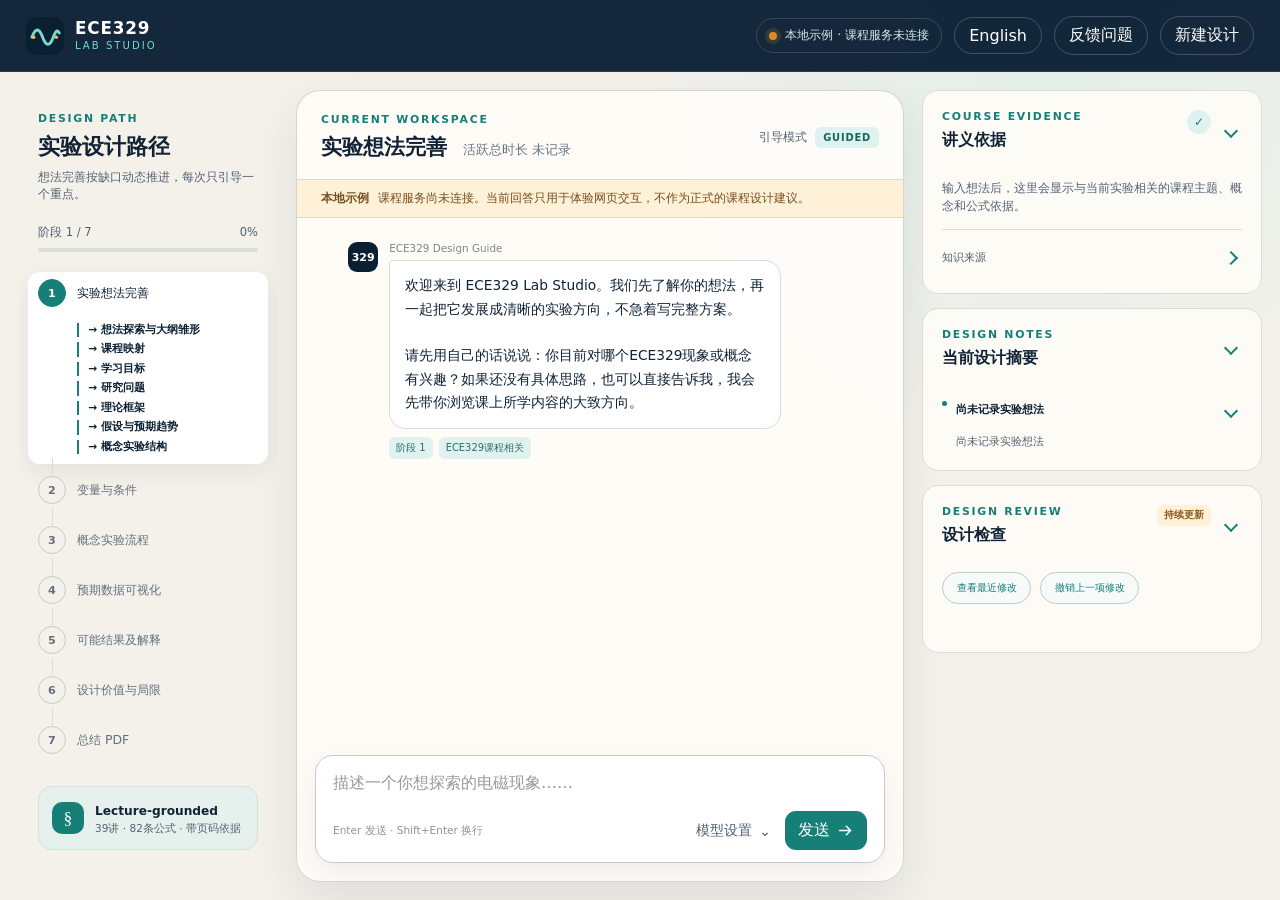
==== docs/index.html @ fdb89ebe "Fix PDF downloads and final review workflow" ====
<!doctype html>
<html lang="zh-CN">
  <head>
    <meta charset="utf-8">
    <meta name="viewport" content="width=device-width, initial-scale=1">
    <meta name="description" content="基于 ECE 329 lecture notes 的实验设计引导工作台。">
    <meta name="theme-color" content="#0b1f33">
    <meta name="referrer" content="no-referrer">
    <meta http-equiv="Content-Security-Policy" content="default-src 'self'; script-src 'self'; style-src 'self'; img-src 'self' data:; connect-src https: http://127.0.0.1:8080 http://localhost:8080; object-src 'none'; base-uri 'self'; form-action 'self'">
    <title>ECE329 Lab Studio</title>
    <link rel="icon" href="assets/icon.svg" type="image/svg+xml">
    <link rel="manifest" href="site.webmanifest">
    <link rel="stylesheet" href="assets/styles.css?v=20260920-pdf-languages">
    <link rel="stylesheet" href="assets/feedback.css?v=20260920-final-review">
  </head>
  <body>
    <a class="skip-link" href="#chatInput">跳到消息输入框</a>

    <header class="topbar">
      <a class="brand" href="./" aria-label="ECE329 Lab Studio 首页">
        <img src="assets/icon.svg" alt="" width="36" height="36">
        <span>
          <strong>ECE329</strong>
          <small>LAB STUDIO</small>
        </span>
      </a>

      <div class="topbar-actions">
        <div id="connectionBadge" class="connection-badge" role="status">
          <span class="status-dot" aria-hidden="true"></span>
          <span>检查连接中</span>
        </div>
        <button id="languageToggle" class="ghost-button language-toggle" type="button" aria-label="Switch to English" data-i18n-ignore>English</button>
        <button id="translationRetry" class="ghost-button" type="button" hidden>Retry translation</button>
        <button id="feedbackButton" class="ghost-button" type="button">反馈问题</button>
        <button id="resetButton" class="ghost-button" type="button">新建设计</button>
      </div>
    </header>

    <main class="app-shell">
      <aside class="stage-sidebar" aria-label="设计阶段">
        <div class="sidebar-heading">
          <p class="eyebrow">DESIGN PATH</p>
          <h1>实验设计路径</h1>
          <p>想法完善按缺口动态推进，每次只引导一个重点。</p>
        </div>

        <div class="progress-summary" aria-live="polite">
          <span id="stageCounter">阶段 1 / 7</span>
          <span id="progressPercent">0%</span>
        </div>
        <div class="progress-track" aria-hidden="true">
          <span id="progressBar"></span>
        </div>

        <ol id="stageList" class="stage-list"></ol>

        <div class="source-mini-card">
          <span class="source-icon" aria-hidden="true">§</span>
          <div>
            <strong>Lecture-grounded</strong>
            <p>39讲 · 82条公式 · 带页码依据</p>
          </div>
        </div>
      </aside>

      <section class="conversation-panel" aria-label="与实验设计助手对话">
        <div class="conversation-header">
          <div>
            <p class="eyebrow">CURRENT WORKSPACE</p>
            <div class="workspace-title-row"><h2 id="currentStageTitle">实验想法完善 · 想法探索与大纲雏形</h2><span id="designActiveTime" class="usage-time" data-i18n-ignore></span></div>
          </div>
          <div class="mode-selector" aria-label="工作流模式">
            <span id="modeLabel">引导模式</span>
            <span class="mode-code" id="modeCode">GUIDED</span>
          </div>
        </div>

        <div id="offlineNotice" class="offline-notice" hidden>
          <strong>本地示例</strong>
          <span>课程服务尚未连接。当前回答只用于体验网页交互，不作为正式的课程设计建议。</span>
        </div>

        <div id="messageList" class="message-list" aria-live="polite" aria-label="对话记录"></div>

        <div id="quickActions" class="quick-actions" aria-label="快捷操作"></div>

        <form id="chatForm" class="composer">
          <div id="modelPopover" class="model-popover" popover="auto" role="dialog" aria-labelledby="modelPopoverTitle">
          <div class="model-popover-heading"><strong id="modelPopoverTitle">模型设置</strong><button id="closeModelPopover" type="button" aria-label="关闭模型设置">×</button></div>
          <div class="strategy-control">
            <label for="modelStrategy">模型策略</label>
            <select id="modelStrategy" disabled>
              <option value="recommended">Recommended</option><option value="fast">Fast</option>
              <option value="quality">High Quality</option><option value="custom">Custom</option>
            </select>
            <div class="strategy-options">
              <label><input id="experienceEnabled" type="checkbox" checked> 使用已审阅经验</label>
              <label><input id="adaptiveRoutingEnabled" type="checkbox"> 失败时有限升级模型</label>
            </div>
            <div class="strategy-actions">
              <button id="saveModelStrategy" type="button" class="ghost-button">保存策略</button>
              <button id="exportTelemetry" type="button" class="ghost-button">导出评测记录</button>
            </div>
            <small id="strategyStatus" role="status">默认按阶段选择模型；本地校验始终启用。</small>
            <details id="stageRoutingDetails" hidden><summary>分阶段设置</summary>
              <label for="defaultModelProfile">默认能力</label><select id="defaultModelProfile"></select>
              <button id="clearModelOverride" type="button" class="ghost-button">使用能力路由</button>
              <div id="stageRoutingRows" class="stage-routing-rows"></div>
            </details>
          </div>
          <div class="model-control">
            <label for="modelSelect">回复模型</label>
            <select id="modelSelect" aria-describedby="modelHelp" disabled><option value="">正在加载模型…</option></select>
            <button id="refreshModels" class="model-refresh" type="button">刷新列表</button>
            <small id="modelHelp">切换后从下一条消息生效。</small>
            <label for="reasoningSelect">思考强度</label>
            <select id="reasoningSelect" disabled aria-describedby="modelBudgetHelp"><option value="">跟随模型策略</option></select>
            <small id="modelBudgetHelp" aria-live="polite"></small>
          </div>
          </div>
          <label class="sr-only" for="chatInput">输入你的实验设计想法</label>
          <textarea
            id="chatInput"
            rows="1"
            maxlength="2000"
            placeholder="描述一个你想探索的电磁现象……"
            required
          ></textarea>
          <div class="composer-footer">
            <span id="inputHint">Enter 发送 · Shift+Enter 换行</span>
            <button id="currentModelButton" class="current-model-button" type="button" popovertarget="modelPopover" aria-haspopup="dialog" aria-expanded="false"><span id="currentModelName">模型设置</span><span aria-hidden="true">⌄</span></button>
            <button id="sendButton" class="send-button" type="submit">
              <span>发送</span>
              <svg viewBox="0 0 20 20" aria-hidden="true">
                <path d="M3 10h13M11 5l5 5-5 5" fill="none" stroke="currentColor" stroke-width="1.8" stroke-linecap="round" stroke-linejoin="round"/>
              </svg>
            </button>
          </div>
        </form>
      </section>

      <aside class="insight-panel" aria-label="设计依据与可视化">
        <section class="insight-card source-card">
          <div class="card-heading">
            <div>
              <p class="eyebrow">COURSE EVIDENCE</p>
              <h2>讲义依据</h2>
            </div>
            <span class="verified-mark" title="来源已固定">✓</span>
          </div>
          <div id="evidenceContent" class="evidence-content">
            <p class="empty-copy">输入想法后，这里会显示匹配的讲次、概念和公式页码。</p>
          </div>
          <details class="source-details">
            <summary>知识来源</summary>
            <dl>
              <div><dt>资料</dt><dd>ECE 329 Lecture Notes</dd></div>
              <div><dt>作者</dt><dd>Erhan Kudeki</dd></div>
              <div><dt>范围</dt><dd>324页 / 39讲</dd></div>
            </dl>
          </details>
        </section>

        <section id="unityLayoutCard" class="insight-card unity-layout-card" hidden>
          <div class="card-heading">
            <div><p class="eyebrow">UNITY LAYOUT</p><h2>Unity 位置示意图</h2></div>
          </div>
          <p class="unity-disclaimer">方法示意，非实际仿真；位置与尺寸不按比例</p>
          <div data-unity-summary class="unity-summary" aria-label="已经明确的实验内容"></div>
          <div data-unity-drawing class="unity-drawing" aria-label="Unity 组件相对位置俯视图"></div>
          <div data-unity-questions class="unity-questions"></div>
        </section>

        <section class="insight-card design-notes-card">
          <div class="card-heading">
            <div>
              <p class="eyebrow">DESIGN NOTES</p>
              <h2>当前设计摘要</h2>
            </div>
          </div>
          <ul id="designNotes" class="design-notes">
            <li>尚未记录实验想法</li>
          </ul>
        </section>

        <section id="qualityReviewCard" class="insight-card quality-review-card" hidden>
          <div class="card-heading">
            <div>
              <p class="eyebrow">DESIGN REVIEW</p>
              <h2>设计检查</h2>
            </div>
            <span id="qualityReviewStatus" class="data-label">持续更新</span>
          </div>
          <div id="qualityCausalChain" class="quality-review-block"></div>
          <div id="qualityFeasibility" class="quality-review-block"></div>
          <ul id="qualityIssueList" class="quality-issue-list"></ul>
          <details id="qualityBoundaryCases" class="quality-traceability" hidden>
            <summary>边界情形</summary>
            <div id="qualityBoundaryCasesContent"></div>
          </details>
          <details id="qualityOptionComparison" class="quality-traceability" hidden>
            <summary>方案比较</summary>
            <div id="qualityOptionComparisonContent"></div>
          </details>
          <details id="qualityTraceability" class="quality-traceability" hidden>
            <summary>已写入设计的内容</summary>
            <div id="qualityTraceabilityContent"></div>
          </details>
          <div class="version-toolbar">
            <button id="viewVersionsButton" type="button">查看最近修改</button>
            <button id="undoVersionButton" type="button">撤销上一项修改</button>
          </div>
          <div id="versionResults" class="version-results"></div>
          <div class="report-language-buttons">
            <button id="downloadGuidedSummaryButton" class="report-download-button" type="button" hidden>下载总结（中文版 PDF）</button>
            <button id="downloadGuidedSummaryEnglishButton" class="report-download-button" type="button" hidden>下载总结（英文版 PDF）</button>
          </div>
        </section>

        <section id="taskReportCard" class="insight-card task-report-card" hidden>
          <div class="card-heading">
            <div>
              <p class="eyebrow">EMVR TASK REPORT</p>
              <h2>任务报告</h2>
            </div>
            <span id="taskReportStatus" class="data-label">整理中</span>
          </div>
          <p id="taskReportIdea" class="task-report-idea"></p>
          <div id="taskReportSections" class="task-report-sections"></div>
          <div class="report-language-buttons">
            <button id="downloadReportButton" class="report-download-button" type="button" hidden>下载学生版设计报告（中文版 PDF）</button>
            <button id="downloadReportEnglishButton" class="report-download-button" type="button" hidden>下载学生版设计报告（英文版 PDF）</button>
          </div>
          <div class="report-language-buttons">
            <button id="downloadBuilderInputButton" class="report-download-button" type="button" hidden>下载Builder Gate 1 输入报告（中文版 PDF）</button>
            <button id="downloadBuilderInputEnglishButton" class="report-download-button" type="button" hidden>下载Builder Gate 1 输入报告（英文版 PDF）</button>
          </div>
        </section>
      </aside>
    </main>

    <dialog id="summaryFeedbackGate" class="feedback-dialog" aria-labelledby="summaryFeedbackTitle">
      <h2 id="summaryFeedbackTitle">下载前，请反馈本次设计体验</h2>
      <p>提交 Final review 是打开和下载总结 PDF 的前提。请评价本次设计工作流；如涉及某段对话的问题，请上传问题对话及前后文截图。反馈成功保存后即可下载，无需等待经验分析完成。</p>
      <div class="experience-actions"><button id="summaryFeedbackGo" class="ghost-button" type="button">前往反馈问题</button><button id="summaryFeedbackCancel" class="ghost-button" type="button">取消</button></div>
    </dialog>
    <dialog id="feedbackDialog" class="feedback-dialog" aria-labelledby="feedbackTitle">
      <div class="feedback-heading"><h2 id="feedbackTitle">反馈问题</h2><button id="feedbackClose" type="button" class="ghost-button">关闭</button></div>
      <p>提交后会保存反馈和当前设计的相关记录，由后台助手分析。可复用的经验经维护者审阅后，用于改进后续对话。提交反馈不会推进设计阶段。</p>
      <form id="feedbackForm" class="feedback-form">
        <label for="feedbackCategory">问题类型</label>
        <select id="feedbackCategory">
          <option value="answered_pending">重复询问已回答的问题</option>
          <option value="cross_stage_edit">跨阶段修改没有生效</option>
          <option value="meta_question">没有回应流程或状态问题</option>
          <option value="missed_requests">漏答或漏做了请求</option>
          <option value="artifact_mismatch">对话、设计或 PDF 不一致</option>
          <option value="final_review">Final review（整体体验反馈）</option>
          <option value="other" selected>其他问题</option>
        </select>
        <label for="feedbackMessage">发生了什么？你期待怎样的结果？</label>
        <label for="feedbackScope">建议适用范围（均须审阅后启用）</label>
        <select id="feedbackScope"><option value="session">本次设计</option><option value="project">本课程项目</option><option value="global" selected>通用经验候选</option></select>
        <p id="feedbackTarget"></p>
        <textarea id="feedbackMessage" rows="5" maxlength="4000" required placeholder="例如：间距已经确认过了，但助手又重复询问。"></textarea>
        <section id="feedbackImages" hidden>
          <label><input id="feedbackHasProblem" type="checkbox">反馈涉及具体对话问题（请上传问题及前后文截图）</label>
          <p>支持 JPG、PNG、WebP、GIF、BMP 等图片。每类一张，系统会压缩后提交；图片将随反馈保存供审阅。</p>
          <label for="feedbackImageProblem">问题对话截图</label><input id="feedbackImageProblem" type="file" accept="image/jpeg,image/png,image/webp,image/gif,image/bmp,image/tiff">
          <label for="feedbackImageBefore">前文截图</label><input id="feedbackImageBefore" type="file" accept="image/jpeg,image/png,image/webp,image/gif,image/bmp,image/tiff">
          <label for="feedbackImageAfter">后文截图</label><input id="feedbackImageAfter" type="file" accept="image/jpeg,image/png,image/webp,image/gif,image/bmp,image/tiff">
          <div id="feedbackImagePreviews"></div><p id="feedbackImageStatus" role="status"></p>
        </section>
        <button id="feedbackSubmit" class="send-button" type="submit">提交反馈</button>
      </form>
      <p id="feedbackStatus" role="status" aria-live="polite"></p>
      <div class="feedback-heading"><h3>本设计的反馈记录</h3><div class="feedback-history-actions"><button id="feedbackRefresh" type="button" class="ghost-button">刷新状态</button><button id="feedbackSwitch" type="button" class="ghost-button" aria-expanded="false" aria-controls="feedbackSwitchPanel">更换分析 API</button></div></div>
      <section id="feedbackSwitchPanel" class="feedback-switch-panel" hidden>
        <p>选择一条分析失败的反馈，使用所选 API 重试。仅重试这条记录，不更改对话模型，仍计入十次总额度。</p>
        <label for="feedbackRetryTicket">需要重试的反馈</label>
        <select id="feedbackRetryTicket"></select>
        <label for="feedbackRetryModel">分析 API 与模型</label>
        <select id="feedbackRetryModel"></select>
        <p id="feedbackSwitchHint" role="status"></p>
        <button id="feedbackSwitchRun" type="button" class="ghost-button" disabled>使用所选 API 重试</button>
      </section>
      <ul id="feedbackHistory" class="feedback-history"></ul>
      <a href="feedback-review.html" target="_blank" rel="noopener">维护者审阅入口</a>
    </dialog>
    <div id="toast" class="toast" role="status" aria-live="polite" hidden></div>

    <noscript>
      <div class="noscript-message">这个网页需要启用 JavaScript 才能运行对话和可视化。</div>
    </noscript>

    <script src="assets/config.js?v=20260824-unified-semantics"></script>
    <script src="assets/i18n-catalog.js?v=20260920-pdf-languages"></script>
    <script src="assets/i18n.js?v=20260919-experience-states"></script>
    <script src="assets/usage-ui.js?v=20260919-usage-detail"></script>
    <script src="assets/unity-layout.js?v=20260919-layout-review"></script>
    <script src="assets/insight-folds.js?v=20260919-fold-review"></script>
    <script src="assets/app.js?v=20260920-review-fixes"></script>
    <script src="assets/model-strategy.js?v=20260912-effort-budget"></script>
    <script src="assets/model-popover.js?v=20260912-effort-budget"></script>
    <script src="assets/feedback-client.js?v=20260920-final-review"></script>
    <script src="assets/feedback-images.js?v=20260920-final-review"></script>
    <script src="assets/feedback-ui.js?v=20260920-review-fixes"></script>
  </body>
</html>
---- docs/assets/styles.css ----
:root {
  color-scheme: light;
  --ink: #102235;
  --ink-soft: #536271;
  --navy: #0b1f33;
  --navy-raised: #132c44;
  --paper: #f4f1eb;
  --panel: #fffdf9;
  --line: #d9ddd9;
  --line-strong: #c4cbc9;
  --teal: #157f78;
  --teal-soft: #dff2ef;
  --aqua: #74d9d0;
  --amber: #d98b2b;
  --amber-soft: #fff0d8;
  --danger: #a04444;
  --shadow: 0 18px 48px rgb(11 31 51 / 9%);
  --radius-lg: 24px;
  --radius-md: 16px;
  --radius-sm: 10px;
  font-family: Inter, ui-sans-serif, system-ui, -apple-system, BlinkMacSystemFont, "Segoe UI", "Microsoft YaHei", sans-serif;
}

* {
  box-sizing: border-box;
}

html {
  min-width: 320px;
  overflow-x: hidden;
  background: var(--paper);
}

body {
  min-height: 100vh;
  margin: 0;
  overflow-x: hidden;
  color: var(--ink);
  background:
    radial-gradient(circle at 82% 8%, rgb(116 217 208 / 14%), transparent 25rem),
    var(--paper);
}

button,
textarea,
input {
  font: inherit;
}

button {
  color: inherit;
}

button:focus-visible,
textarea:focus-visible,
input:focus-visible,
summary:focus-visible,
a:focus-visible {
  outline: 3px solid rgb(21 127 120 / 30%);
  outline-offset: 3px;
}

.skip-link {
  position: fixed;
  z-index: 100;
  top: 8px;
  left: 8px;
  padding: 10px 14px;
  border-radius: 8px;
  color: white;
  background: var(--navy);
  transform: translateY(-150%);
}

.skip-link:focus {
  transform: translateY(0);
}

.sr-only {
  position: absolute;
  width: 1px;
  height: 1px;
  padding: 0;
  margin: -1px;
  overflow: hidden;
  clip: rect(0, 0, 0, 0);
  white-space: nowrap;
  border: 0;
}

.topbar {
  position: sticky;
  z-index: 20;
  top: 0;
  display: flex;
  min-height: 72px;
  align-items: center;
  justify-content: space-between;
  padding: 0 26px;
  color: white;
  background: rgb(11 31 51 / 96%);
  border-bottom: 1px solid rgb(255 255 255 / 10%);
  backdrop-filter: blur(14px);
}

.brand {
  display: inline-flex;
  align-items: center;
  gap: 11px;
  color: inherit;
  text-decoration: none;
}

.brand img {
  width: 38px;
  height: 38px;
}

.brand span {
  display: grid;
  line-height: 1;
}

.brand strong {
  font-size: 1.05rem;
  letter-spacing: 0.05em;
}

.brand small {
  margin-top: 4px;
  color: var(--aqua);
  font-size: 0.63rem;
  letter-spacing: 0.2em;
}

.topbar-actions {
  display: flex;
  align-items: center;
  gap: 12px;
}

.connection-badge {
  display: inline-flex;
  align-items: center;
  gap: 8px;
  padding: 8px 12px;
  border: 1px solid rgb(255 255 255 / 15%);
  border-radius: 999px;
  color: #dce7eb;
  font-size: 0.78rem;
}

.status-dot {
  width: 8px;
  height: 8px;
  border-radius: 50%;
  background: #a8b1b8;
  box-shadow: 0 0 0 4px rgb(168 177 184 / 12%);
}

.connection-badge.demo .status-dot {
  background: var(--amber);
  box-shadow: 0 0 0 4px rgb(217 139 43 / 18%);
}

.connection-badge.online .status-dot {
  background: #64d69f;
  box-shadow: 0 0 0 4px rgb(100 214 159 / 16%);
}

.connection-badge.error .status-dot {
  background: #e87b7b;
  box-shadow: 0 0 0 4px rgb(232 123 123 / 16%);
}

.ghost-button {
  padding: 8px 14px;
  border: 1px solid rgb(255 255 255 / 20%);
  border-radius: 999px;
  color: white;
  background: transparent;
  cursor: pointer;
}

.ghost-button:hover {
  background: rgb(255 255 255 / 8%);
}

.model-control { display: grid; grid-template-columns: auto minmax(0, 1fr) auto; align-items: center; gap: 10px 12px; padding: 14px var(--composer-inset) 0; margin-bottom: 2px; font-size: 14px; }
.model-control > label { font-weight: 600; white-space: nowrap; }
.model-control select { width: 100%; min-width: 0; max-width: none; min-height: 40px; padding: 8px 10px; border: 1px solid var(--line-strong); border-radius: 10px; color: var(--ink); background: white; font: inherit; }
.model-control small { grid-column: 1 / -1; color: var(--ink-soft); font-size: 13px; line-height: 1.5; }
.model-refresh { min-height: 40px; padding: 8px 12px; border: 1px solid var(--line-strong); border-radius: 10px; background: #f7faf9; color: var(--ink-soft); cursor: pointer; font-size: 13px; white-space: nowrap; }
.model-control select:focus-visible { outline: 3px solid rgb(21 127 120 / 30%); outline-offset: 2px; }

.app-shell {
  display: grid;
  min-height: calc(100vh - 72px);
  grid-template-columns: 260px minmax(420px, 1fr) 340px;
  gap: 18px;
  padding: 18px;
}

.stage-sidebar,
.conversation-panel,
.insight-panel {
  min-width: 0;
}

.stage-sidebar {
  position: sticky;
  top: 90px;
  align-self: start;
  max-height: calc(100vh - 108px);
  padding: 22px 10px 12px;
  overflow: auto;
}

.sidebar-heading {
  padding: 0 10px;
}

.eyebrow {
  margin: 0 0 7px;
  color: var(--teal);
  font-size: 0.68rem;
  font-weight: 750;
  letter-spacing: 0.16em;
}

.sidebar-heading h1,
.card-heading h2,
.conversation-header h2 {
  margin: 0;
  font-family: Georgia, "Noto Serif SC", serif;
  font-weight: 600;
}

.sidebar-heading h1 {
  font-size: 1.35rem;
}

.sidebar-heading > p:last-child {
  margin: 8px 0 0;
  color: var(--ink-soft);
  font-size: 0.78rem;
}

.progress-summary {
  display: flex;
  justify-content: space-between;
  margin: 22px 10px 8px;
  color: var(--ink-soft);
  font-size: 0.72rem;
}

.progress-track {
  height: 4px;
  margin: 0 10px 20px;
  overflow: hidden;
  border-radius: 999px;
  background: #d9dedb;
}

.progress-track span {
  display: block;
  width: 0;
  height: 100%;
  border-radius: inherit;
  background: var(--teal);
  transition: width 300ms ease;
}

.stage-list {
  display: grid;
  gap: 2px;
  padding: 0;
  margin: 0;
  list-style: none;
}

.stage-item {
  position: relative;
  display: grid;
  grid-template-columns: 30px 1fr;
  gap: 9px;
  align-items: center;
  min-height: 48px;
  padding: 7px 10px;
  border-radius: 12px;
  color: #64717c;
}

.stage-item::before {
  position: absolute;
  top: -8px;
  bottom: calc(50% + 15px);
  left: 24px;
  width: 1px;
  content: "";
  background: var(--line);
}

.stage-item:first-child::before {
  display: none;
}

.stage-number {
  position: relative;
  z-index: 1;
  display: grid;
  width: 28px;
  height: 28px;
  place-items: center;
  border: 1px solid var(--line-strong);
  border-radius: 50%;
  background: var(--paper);
  font-size: 0.7rem;
  font-weight: 700;
}

.stage-label {
  font-size: 0.78rem;
  line-height: 1.35;
}

.stage-substeps {
  display: grid;
  grid-column: 2;
  gap: 5px;
  padding: 7px 0 3px;
  margin: 0;
  list-style: none;
}

.stage-substep {
  padding-left: 9px;
  border-left: 2px solid var(--line);
  color: #7b8790;
  font-size: 0.67rem;
  line-height: 1.35;
}

.stage-substep.complete {
  color: var(--teal);
}

.stage-substep.missing {
  color: #8a6a38;
}

.stage-substep.current {
  color: var(--navy);
  border-left-color: var(--teal);
  font-weight: 700;
}

.stage-item.current {
  color: var(--navy);
  background: white;
  box-shadow: 0 8px 25px rgb(11 31 51 / 7%);
}

.stage-item.current .stage-number {
  color: white;
  border-color: var(--teal);
  background: var(--teal);
}

.stage-item.complete .stage-number {
  color: var(--teal);
  border-color: var(--teal);
  background: var(--teal-soft);
}

.source-mini-card {
  display: flex;
  align-items: center;
  gap: 11px;
  padding: 13px;
  margin: 22px 10px 4px;
  border: 1px solid #cfe2df;
  border-radius: 14px;
  background: rgb(223 242 239 / 62%);
}

.source-icon {
  display: grid;
  width: 32px;
  height: 32px;
  flex: 0 0 auto;
  place-items: center;
  border-radius: 10px;
  color: white;
  background: var(--teal);
  font-family: Georgia, serif;
  font-size: 1.1rem;
}

.source-mini-card strong {
  font-size: 0.76rem;
}

.source-mini-card p {
  margin: 3px 0 0;
  color: var(--ink-soft);
  font-size: 0.66rem;
}

.conversation-panel {
  display: grid;
  min-height: calc(100vh - 108px);
  max-height: calc(100vh - 108px);
  grid-template-rows: auto auto 1fr auto auto;
  overflow: hidden;
  border: 1px solid rgb(203 209 207 / 85%);
  border-radius: var(--radius-lg);
  background: rgb(255 253 249 / 93%);
  box-shadow: var(--shadow);
}

.conversation-header,
.offline-notice,
.message-list,
.quick-actions,
.composer {
  min-width: 0;
}

.conversation-header {
  grid-row: 1;
  display: flex;
  align-items: center;
  justify-content: space-between;
  gap: 16px;
  padding: 22px 24px 18px;
  border-bottom: 1px solid var(--line);
}

.conversation-header h2 {
  font-size: 1.3rem;
}

.mode-selector {
  display: flex;
  align-items: center;
  gap: 8px;
  color: var(--ink-soft);
  font-size: 0.72rem;
}

.mode-code {
  padding: 5px 8px;
  border-radius: 6px;
  color: #126861;
  background: var(--teal-soft);
  font-size: 0.62rem;
  font-weight: 800;
  letter-spacing: 0.08em;
}

.offline-notice {
  grid-row: 2;
  display: flex;
  gap: 9px;
  padding: 10px 24px;
  color: #754f1f;
  background: var(--amber-soft);
  border-bottom: 1px solid #f1d5a8;
  font-size: 0.72rem;
  line-height: 1.5;
}

.offline-notice[hidden] {
  display: none;
}

.offline-notice strong {
  flex: 0 0 auto;
}

.message-list {
  grid-row: 3;
  min-height: 0;
  padding: 24px clamp(18px, 4vw, 54px);
  overflow-y: auto;
  overscroll-behavior: contain;
}

.message {
  display: flex;
  align-items: flex-start;
  gap: 11px;
  max-width: 86%;
  margin-bottom: 22px;
  animation: message-in 220ms ease both;
}

@keyframes message-in {
  from { opacity: 0; transform: translateY(7px); }
  to { opacity: 1; transform: translateY(0); }
}

.message.user {
  margin-left: auto;
  flex-direction: row-reverse;
}

.avatar {
  display: grid;
  width: 30px;
  height: 30px;
  flex: 0 0 auto;
  place-items: center;
  border-radius: 9px;
  color: white;
  background: var(--navy);
  font-size: 0.69rem;
  font-weight: 800;
}

.message.user .avatar {
  color: var(--navy);
  background: #e3e7e7;
}

.message-content {
  min-width: 0;
}

.message-meta {
  margin: 0 0 6px;
  color: #7b878f;
  font-size: 0.65rem;
}

.message.user .message-meta {
  text-align: right;
}

.message-bubble {
  padding: 13px 15px;
  border: 1px solid var(--line);
  border-radius: 4px 16px 16px;
  background: white;
  font-size: 0.86rem;
  line-height: 1.7;
  white-space: pre-wrap;
}

.message.user .message-bubble {
  color: white;
  border-color: var(--navy-raised);
  border-radius: 16px 4px 16px 16px;
  background: var(--navy-raised);
}

.message-tags {
  display: flex;
  flex-wrap: wrap;
  gap: 6px;
  margin-top: 8px;
}

.message-tag {
  padding: 4px 7px;
  border-radius: 6px;
  color: #2e6d68;
  background: var(--teal-soft);
  font-size: 0.62rem;
}

.typing-bubble {
  display: inline-flex;
  gap: 5px;
  align-items: center;
  min-height: 46px;
}

.typing-bubble span {
  width: 6px;
  height: 6px;
  border-radius: 50%;
  background: #849097;
  animation: typing 1s infinite ease-in-out;
}

.typing-bubble span:nth-child(2) { animation-delay: 120ms; }
.typing-bubble span:nth-child(3) { animation-delay: 240ms; }

@keyframes typing {
  0%, 60%, 100% { transform: translateY(0); opacity: 0.45; }
  30% { transform: translateY(-4px); opacity: 1; }
}

.quick-actions {
  grid-row: 4;
  display: flex;
  gap: 8px;
  padding: 0 24px 12px;
  overflow-x: auto;
}

.quick-action {
  flex: 0 0 auto;
  padding: 8px 11px;
  border: 1px solid #bdd5d2;
  border-radius: 999px;
  color: #176b65;
  background: #f6fffd;
  font-size: 0.71rem;
  cursor: pointer;
}

.quick-action:hover {
  border-color: var(--teal);
  background: var(--teal-soft);
}

.composer {
  grid-row: 5;
  --composer-inset: 17px;
  margin: 0 18px 18px;
  overflow: hidden;
  border: 1px solid var(--line-strong);
  border-radius: 18px;
  background: white;
  box-shadow: 0 10px 30px rgb(11 31 51 / 7%);
  transition: border-color 160ms ease, box-shadow 160ms ease;
}

.composer:focus-within {
  border-color: var(--teal);
  box-shadow: 0 0 0 3px rgb(21 127 120 / 10%), 0 12px 32px rgb(11 31 51 / 8%);
}

.composer textarea {
  display: block;
  width: 100%;
  max-height: 150px;
  padding: 15px var(--composer-inset) 8px;
  resize: none;
  border: 0;
  outline: 0;
  color: var(--ink);
  background: transparent;
  line-height: 1.55;
}

.composer textarea::placeholder {
  color: #929b9f;
}

.composer-footer {
  display: flex;
  align-items: center;
  justify-content: space-between;
  gap: 12px;
  padding: 7px var(--composer-inset) 12px;
}

.composer-footer > span {
  color: #8a9499;
  font-size: 0.66rem;
}

.send-button {
  display: inline-flex;
  align-items: center;
  gap: 7px;
  padding: 9px 13px;
  border: 0;
  border-radius: 11px;
  color: white;
  background: var(--teal);
  cursor: pointer;
}

.send-button:hover {
  background: #116d67;
}

.send-button:disabled {
  cursor: wait;
  opacity: 0.6;
}

.send-button svg {
  width: 17px;
  height: 17px;
}

.insight-panel {
  display: grid;
  align-content: start;
  gap: 14px;
  max-height: calc(100vh - 108px);
  overflow-y: auto;
}

.insight-card {
  padding: 19px;
  border: 1px solid var(--line);
  border-radius: var(--radius-md);
  background: rgb(255 253 249 / 88%);
}

/* Native disclosures preserve keyboard and screen-reader expanded state. */
.insight-fold > summary,
.insight-field-toggle {
  display: flex;
  align-items: center;
  justify-content: space-between;
  gap: 12px;
  min-height: 32px;
  list-style: none;
  cursor: pointer;
  overflow-wrap: anywhere;
}
.insight-fold > summary::-webkit-details-marker { display: none; }
.insight-fold > summary::after,
.insight-field-toggle::after {
  content: '';
  width: 8px;
  height: 8px;
  flex: 0 0 8px;
  margin: 0 6px 0 3px;
  border-right: 2px solid var(--teal);
  border-bottom: 2px solid var(--teal);
  transform: rotate(-45deg);
}
.insight-fold[open] > summary::after,
.insight-field-toggle[aria-expanded="true"]::after { transform: rotate(45deg); }
.insight-fold > summary:focus-visible,
.insight-field-toggle:focus-visible { outline: 2px solid var(--teal); outline-offset: 4px; border-radius: 4px; }
.insight-card-fold > summary > .card-heading { flex: 1; min-width: 0; }
.insight-card-fold > .insight-fold-body { padding-top: 12px; }
.insight-section-fold > summary { color: var(--navy); font-size: .88rem; font-weight: 650; }
.insight-section-fold > summary > * { margin: 0; min-width: 0; }
.insight-section-fold > summary h3 { margin: 0; }
.insight-section-fold > .insight-fold-body { padding-top: 7px; }
.unity-summary > .insight-section-fold { margin-top: 12px; }
.unity-drawing > .insight-section-fold > summary h3 { font-size: .9rem; }
.quality-review-card > .insight-card-fold > .insight-fold-body { display: grid; gap: .9rem; }
.design-notes .insight-section-fold > summary,
.quality-issue-list .insight-section-fold > summary { font-size: inherit; }
.insight-fold-body { min-width: 0; overflow-wrap: anywhere; }
.insight-field-toggle { padding: 0; border: 0; width: 100%; background: none; color: inherit; font: inherit; text-align: left; }

.card-heading {
  display: flex;
  align-items: flex-start;
  justify-content: space-between;
  gap: 12px;
}

.card-heading h2 {
  font-size: 1rem;
}

.verified-mark {
  display: grid;
  width: 24px;
  height: 24px;
  place-items: center;
  border-radius: 50%;
  color: var(--teal);
  background: var(--teal-soft);
  font-size: 0.75rem;
  font-weight: 800;
}

.evidence-content {
  margin-top: 16px;
}

.empty-copy,
.chart-description {
  margin: 0;
  color: var(--ink-soft);
  font-size: 0.72rem;
  line-height: 1.6;
}

.evidence-item {
  padding: 11px 0;
  border-bottom: 1px solid var(--line);
}

.evidence-item:last-child {
  border-bottom: 0;
}

.evidence-kicker {
  display: flex;
  align-items: center;
  justify-content: space-between;
  gap: 8px;
  color: var(--teal);
  font-size: 0.63rem;
  font-weight: 750;
  letter-spacing: 0.06em;
}

.evidence-item strong {
  display: block;
  margin-top: 5px;
  font-size: 0.78rem;
  line-height: 1.45;
}

.evidence-item p {
  margin: 5px 0 0;
  color: var(--ink-soft);
  font-size: 0.69rem;
  line-height: 1.55;
}

.source-details {
  margin-top: 13px;
  padding-top: 12px;
  border-top: 1px solid var(--line);
}

.source-details summary {
  color: var(--ink-soft);
  font-size: 0.7rem;
  cursor: pointer;
}

.source-details dl {
  margin: 11px 0 0;
}

.source-details dl > div {
  display: flex;
  justify-content: space-between;
  gap: 12px;
  margin-top: 6px;
  font-size: 0.67rem;
}

.source-details dt {
  color: #7d888e;
}

.source-details dd {
  margin: 0;
  text-align: right;
}

.data-label {
  padding: 4px 7px;
  border-radius: 6px;
  color: #8a5a20;
  background: var(--amber-soft);
  font-size: 0.6rem;
  font-weight: 700;
}

.chart-wrap {
  position: relative;
  height: 185px;
  margin: 15px -4px 2px;
}

.chart-wrap canvas {
  display: block;
  width: 100%;
  height: 100%;
}

.chart-legend {
  position: absolute;
  top: 6px;
  right: 5px;
  display: flex;
  align-items: center;
  gap: 5px;
  color: var(--ink-soft);
  font-size: 0.6rem;
}

.chart-legend span {
  width: 13px;
  height: 2px;
  background: var(--teal);
}

.chart-legend span:last-child {
  width: auto;
  height: auto;
  background: transparent;
}

.slider-control {
  display: grid;
  gap: 8px;
  margin-top: 9px;
}

.slider-control > span {
  display: flex;
  justify-content: space-between;
  color: var(--ink-soft);
  font-size: 0.68rem;
}

.slider-control output {
  color: var(--teal);
  font-variant-numeric: tabular-nums;
  font-weight: 750;
}

.slider-control input {
  width: 100%;
  accent-color: var(--teal);
}

.slider-control input:disabled {
  cursor: not-allowed;
  opacity: 0.45;
}

.chart-description {
  margin-top: 10px;
}

.design-notes {
  display: grid;
  gap: 8px;
  padding: 0;
  margin: 14px 0 0;
  list-style: none;
}

.design-notes li {
  position: relative;
  padding-left: 14px;
  color: var(--ink-soft);
  font-size: 0.7rem;
  line-height: 1.5;
}

.design-notes li::before {
  position: absolute;
  top: 0.58em;
  left: 0;
  width: 5px;
  height: 5px;
  border-radius: 50%;
  content: "";
  background: var(--teal);
}

.task-report-idea {
  margin: 14px 0 10px;
  color: var(--ink-soft);
  font-size: 0.7rem;
  line-height: 1.55;
}

.task-report-sections {
  display: grid;
  gap: 7px;
}

.task-report-section {
  border: 1px solid var(--line);
  border-radius: 10px;
  background: rgb(239 248 246 / 55%);
}

.task-report-section summary {
  padding: 9px 10px;
  color: var(--navy);
  font-size: 0.69rem;
  font-weight: 750;
  cursor: pointer;
}

.task-report-section dl {
  display: grid;
  gap: 7px;
  padding: 0 10px 10px;
  margin: 0;
}

.task-report-section dl > div {
  display: grid;
  gap: 2px;
}

.task-report-section dt {
  color: var(--teal);
  font-size: 0.61rem;
  font-weight: 750;
}

.task-report-section dd {
  margin: 0;
  color: var(--ink-soft);
  font-size: 0.66rem;
  line-height: 1.5;
  white-space: pre-line;
}

.report-download-button {
  width: 100%;
  margin-top: 12px;
  padding: 10px 12px;
  border: 0;
  border-radius: 10px;
  color: white;
  background: var(--teal);
  font: inherit;
  font-size: 0.7rem;
  font-weight: 750;
  cursor: pointer;
}

.report-download-button:disabled {
  cursor: wait;
  opacity: 0.62;
}

.quality-review-card {
  display: grid;
  gap: 0.9rem;
}

.quality-review-block {
  border-left: 3px solid var(--teal);
  padding-left: 0.8rem;
  color: var(--ink-soft);
  font-size: 0.68rem;
  line-height: 1.6;
}

.quality-review-block:empty {
  display: none;
}

.quality-review-block strong {
  display: block;
  color: var(--navy);
  margin-bottom: 0.2rem;
}

.quality-issue-list {
  display: grid;
  gap: 0.65rem;
  margin: 0;
  padding: 0;
  list-style: none;
}

.quality-issue-list li {
  border-radius: 12px;
  background: #f4f8f7;
  padding: 0.75rem 0.85rem;
  color: var(--ink-soft);
  font-size: 0.66rem;
  line-height: 1.55;
}

.quality-issue-list li.major {
  background: #fff4df;
  color: #76501e;
}

.quality-traceability summary {
  cursor: pointer;
  color: var(--teal);
  font-size: 0.68rem;
  font-weight: 700;
}

.quality-traceability p,
.version-results p {
  margin: 0.55rem 0 0;
  color: var(--ink-soft);
  font-size: 0.64rem;
  line-height: 1.5;
}

.quality-option-item {
  margin-top: 0.65rem;
  padding: 0.7rem 0.8rem;
  border: 1px solid rgba(13, 126, 120, 0.16);
  border-radius: 12px;
  background: rgba(237, 249, 247, 0.55);
}

.quality-option-item p {
  margin-top: 0.35rem;
}

.version-toolbar {
  display: flex;
  flex-wrap: wrap;
  gap: 0.55rem;
}

.version-toolbar button,
.version-results button {
  border: 1px solid #b8cfcc;
  border-radius: 999px;
  background: #f6fbfa;
  color: var(--teal);
  cursor: pointer;
  padding: 0.5rem 0.85rem;
  font: inherit;
  font-size: 0.62rem;
}

.version-results {
  display: grid;
  gap: 0.55rem;
}

.version-result-item {
  border-top: 1px solid #d8e3e1;
  padding-top: 0.55rem;
}

.version-result-actions {
  display: flex;
  flex-wrap: wrap;
  gap: 0.4rem;
  margin-top: 0.4rem;
}

.toast {
  position: fixed;
  z-index: 50;
  right: 20px;
  bottom: 20px;
  max-width: min(360px, calc(100vw - 40px));
  padding: 12px 15px;
  border-radius: 12px;
  color: white;
  background: var(--navy);
  box-shadow: 0 12px 30px rgb(11 31 51 / 25%);
  font-size: 0.76rem;
}

.noscript-message {
  position: fixed;
  z-index: 100;
  right: 20px;
  bottom: 20px;
  padding: 14px;
  color: white;
  background: var(--danger);
}

@media (max-width: 1180px) {
  .app-shell {
    grid-template-columns: 230px minmax(420px, 1fr);
  }

  .insight-panel {
    grid-column: 1 / -1;
    grid-template-columns: repeat(3, 1fr);
    max-height: none;
    overflow: visible;
  }

  .conversation-panel {
    min-height: calc(100vh - 108px);
  }
}

@media (max-width: 780px) {
  .topbar {
    padding: 0 14px;
  }

  .connection-badge {
    display: none;
  }

  .topbar-actions {
    gap: 6px;
  }

  .ghost-button {
    padding: 7px 10px;
    font-size: 0.72rem;
  }

  .app-shell {
    display: block;
    padding: 10px;
  }

  .stage-sidebar {
    position: static;
    max-height: none;
    padding: 12px 4px 8px;
  }

  .sidebar-heading,
  .source-mini-card,
  .stage-label,
  .stage-substeps,
  .stage-item::before {
    display: none;
  }

  .progress-summary {
    margin-top: 4px;
  }

  .progress-track {
    margin-bottom: 11px;
  }

  .stage-list {
    display: flex;
    padding: 2px 8px 10px;
    overflow-x: auto;
  }

  .stage-item {
    display: block;
    min-height: auto;
    padding: 2px;
    background: transparent !important;
    box-shadow: none !important;
  }

  .conversation-panel {
    min-height: calc(100vh - 190px);
    max-height: calc(100vh - 116px);
    border-radius: 19px;
  }

  .conversation-header {
    padding: 17px;
  }

  .conversation-header > div:first-child {
    min-width: 0;
  }

  .conversation-header h2 {
    font-size: 1.08rem;
  }

  .mode-selector > span:first-child {
    display: none;
  }

  .offline-notice {
    padding: 9px 17px;
  }

  .offline-notice span {
    overflow: hidden;
    white-space: nowrap;
    text-overflow: ellipsis;
  }

  .message-list {
    padding: 19px 15px;
  }

  .message {
    width: 100%;
    max-width: 100%;
  }

  .message-content {
    max-width: calc(100% - 41px);
  }

  .message.user .message-content {
    margin-left: auto;
  }

  .quick-actions {
    padding-inline: 14px;
  }

  .composer {
    width: auto;
    max-width: calc(100% - 20px);
    margin: 0 10px 10px;
  }

  .composer-footer > span {
    display: none;
  }

  .composer-footer {
    justify-content: flex-end;
  }

  .insight-panel {
    display: grid;
    grid-template-columns: 1fr;
    margin-top: 12px;
  }
}

@media (prefers-reduced-motion: reduce) {
  *,
  *::before,
  *::after {
    scroll-behavior: auto !important;
    animation-duration: 0.01ms !important;
    animation-iteration-count: 1 !important;
    transition-duration: 0.01ms !important;
  }
}
.strategy-control { display: grid; grid-template-columns: auto minmax(0, 1fr); align-items: center; gap: 10px 12px; min-width: 0; padding: 14px var(--composer-inset); background: #f7faf9; border-bottom: 1px solid var(--line-strong); font-size: 14px; }
.strategy-control > label { font-weight: 600; }
.strategy-control select { width: 100%; min-width: 0; min-height: 36px; padding: 7px 10px; border: 1px solid #cadbdc; border-radius: 9px; background: white; color: var(--ink); font: inherit; }
.strategy-options, .strategy-actions { grid-column: 1 / -1; display: flex; flex-wrap: wrap; align-items: center; gap: 8px 16px; }
.strategy-options label { display: inline-flex; align-items: center; gap: 6px; line-height: 1.5; }
.strategy-options input { margin: 0; accent-color: var(--teal); }
.strategy-control small, .strategy-control details { grid-column: 1 / -1; min-width: 0; }
.strategy-control small { color: var(--ink-soft); font-size: 13px; line-height: 1.5; }
.strategy-control summary { cursor: pointer; color: var(--teal); padding-block: 3px; }
.strategy-control details { max-height: 240px; overflow: auto; }
.strategy-control .ghost-button, .message-content .ghost-button { color: #17334a; background: #f3f8f8; border: 1px solid #b8d1d0; padding: 7px 10px; font-size: 12px; }

/* Model controls occupy the top layer only when requested, never chat space. */
.model-popover { --composer-inset: 20px; inset: auto; margin: 0; width: min(520px, calc(100vw - 24px)); padding: 0; overflow: auto; overscroll-behavior: contain; border: 1px solid #94c6c1; border-radius: 20px; background: #f1f8f6; color: var(--ink); box-shadow: 0 12px 45px rgb(11 31 51 / 18%); font-size: 14px; }
.model-popover::backdrop { background: transparent; }
.model-popover-heading { display: flex; align-items: center; justify-content: space-between; padding: 14px 20px 0; }
.model-popover-heading button { background: transparent; border: 0; color: var(--ink-soft); font-size: 24px; cursor: pointer; border-radius: 8px; }
.model-popover .strategy-control { background: transparent; border: 0; }
.model-popover .model-control { background: transparent; padding: 16px 20px; border-top: 1px solid #d1e4df; }
.model-popover .stage-routing-rows { grid-template-columns: 1fr; }
#reasoningSelect { grid-column: 2 / -1; min-width: 0; width: 100%; }
#modelBudgetHelp { grid-column: 1 / -1; line-height: 1.6; }
.current-model-button { display: inline-flex; align-items: center; justify-content: flex-end; gap: 7px; margin-left: auto; min-width: 0; max-width: 55%; padding: 8px 2px; border: 0; border-radius: 8px; color: var(--ink-soft); background: transparent; font: inherit; font-size: 14px; cursor: pointer; }
.current-model-button:hover { color: var(--ink); background: #f5f7f6; }
.current-model-button:focus-visible { outline: 2px solid var(--teal); outline-offset: 3px; }
#currentModelName { overflow: hidden; text-overflow: ellipsis; white-space: nowrap; }
.language-toggle { min-width: 76px; }
@media (max-width: 600px) {
  .composer-footer > #inputHint { display: none; }
  .current-model-button { max-width: calc(100% - 86px); }
  .topbar-actions { gap: 6px; flex-wrap: wrap; }
  .topbar-actions .ghost-button { padding: 7px 9px; font-size: 12px; }
}
.message-content .ghost-button { margin-top: 8px; }
.stage-routing-rows { display: grid; grid-template-columns: repeat(auto-fit,minmax(min(220px,100%),1fr)); gap: 8px; margin-top: 8px; }
.stage-routing-rows label { display: grid; gap: 4px; min-width: 0; }

@media (max-width: 480px) {
  .model-control { grid-template-columns: minmax(0, 1fr) auto; }
  .model-control > label { grid-column: 1; grid-row: 1; }
  .model-refresh { grid-column: 2; grid-row: 1; min-height: 34px; padding-block: 5px; }
  .model-control select { grid-column: 1 / -1; grid-row: 2; }
  .model-control small { grid-row: 3; }
  .model-popover label[for="reasoningSelect"] { grid-row: 4; }
  #reasoningSelect { grid-column: 1 / -1; grid-row: 5; }
  #modelBudgetHelp { grid-row: 6; }
}

/* EMVR method diagram: one card, current facts above local top-view relations. */
.unity-layout-card[hidden] { display: none; }
.unity-disclaimer,.unity-view-note { color: var(--muted, #526879); font-size: .85rem; line-height: 1.65; }
.unity-summary h3,.unity-questions h3 { font-size: .9rem; margin: 14px 0 6px; }
.unity-summary ul,.unity-questions ul { padding-left: 1.2em; margin: 0; font-size: .88rem; line-height: 1.65; overflow-wrap: anywhere; }
.unity-drawing { border-top: 1px solid #d4e2df; margin-top: 18px; padding-top: 12px; }
.unity-empty { min-height: 140px; display: grid; place-items: center; color: #607782; text-align: center; font-size: .88rem; }
.unity-relation { margin: 12px 0; padding: 12px; background: #f4faf8; border: 1px solid #d5e6e1; border-radius: 12px; }
.unity-relation figcaption { font-size: .84rem; overflow-wrap: anywhere; line-height: 1.6; }
.unity-relation svg { display: block; width: 100%; height: auto; }
.unity-object { fill: #fff; stroke: #147d77; stroke-width: 3; }
.unity-observer { fill: #e7a34a; stroke: #173b4d; stroke-width: 2; }
.unity-position-line { stroke: #71938e; stroke-width: 2; stroke-dasharray: 4 5; }
.unity-object-labels,.unity-flow { display: flex; gap: 8px; align-items: center; justify-content: center; font-size: .8rem; overflow-wrap: anywhere; }
.unity-object-labels span,.unity-flow span { min-width: 0; }
.unity-questions { border-top: 1px solid #d4e2df; margin-top: 12px; }
.unity-questions button { margin-top: 12px; }

.unity-node-id { fill: #163c4f; font: 18px system-ui; }

/* Keep both report languages available in a narrow sidebar. */
.report-language-buttons { display: grid; grid-template-columns: repeat(auto-fit, minmax(min(100%, 160px), 1fr)); gap: 8px; }
.report-language-buttons .report-download-button { min-width: 0; overflow-wrap: anywhere; }
---- docs/assets/feedback.css ----
.feedback-dialog { width: min(680px, calc(100% - 32px)); max-height: 85vh; margin: auto; padding: 24px; border: 1px solid #cbd9de; border-radius: 16px; color: #142d42; background: #fff; }
.feedback-dialog::backdrop { background: rgb(11 31 51 / 45%); }
.feedback-dialog .ghost-button, .feedback-review .ghost-button { color: #142d42; border-color: #bcccd4; background: #f4f7f8; }
.feedback-dialog .ghost-button:hover, .feedback-review .ghost-button:hover { background: #dff2ef; }
.feedback-dialog [role="status"] { overflow-wrap: anywhere; }
.feedback-heading { display: flex; align-items: center; justify-content: space-between; gap: 12px; }
.feedback-heading { flex-wrap: wrap; }
.feedback-history-actions { display: flex; flex-wrap: wrap; gap: 8px; }
.feedback-switch-panel { padding: 16px; border: 1px solid #b5d9d4; border-radius: 10px; background: #f2faf8; }
.feedback-switch-panel label { display: block; margin: 10px 0 6px; }
.feedback-switch-panel select { width: 100%; min-width: 0; padding: 10px; border: 1px solid #bcccd4; border-radius: 6px; font: inherit; color: #142d42; background: white; }
.feedback-form { display: grid; gap: 10px; margin: 20px 0; }
.feedback-form textarea, .feedback-form select, .feedback-form input, .experience-card textarea, .experience-card select { width: 100%; padding: 10px; border: 1px solid #bcccd4; border-radius: 6px; font: inherit; background: #fff; color: #142d42; }
.feedback-form textarea, .experience-card textarea { resize: vertical; }
.feedback-form button { justify-self: start; }
.feedback-history { list-style: none; padding: 0; }
.feedback-history li, .experience-card { border: 1px solid #dce5e8; border-radius: 10px; padding: 16px; margin: 12px 0; overflow-wrap: anywhere; }
.feedback-history p, .experience-card pre { white-space: pre-wrap; overflow-wrap: anywhere; }
.feedback-history small { display: block; margin-bottom: 8px; }
.feedback-dialog p, .feedback-review p { line-height: 1.6; }
.feedback-review { max-width: 960px; margin: 30px auto; padding: 0 20px; color: #142d42; }
.feedback-review h1 { font-size: 1.6rem; }
.feedback-review .feedback-form { max-width: 620px; }
.experience-actions { display: flex; flex-wrap: wrap; gap: 12px; margin: 12px 0; }
.experience-card label { display: block; margin: 10px 0; }
.experience-card pre { max-height: 360px; overflow: auto; padding: 12px; background: #f4f7f8; }
.feedback-review button:disabled, .feedback-dialog button:disabled { opacity: .55; cursor: wait; }
@media (max-width: 640px) { .topbar-actions { flex-wrap: wrap; justify-content: flex-end; gap: 6px; } .feedback-dialog { padding: 16px; } }
.workspace-title-row { display:flex; flex-wrap:wrap; align-items:baseline; gap:0.4rem 1rem; }
.usage-time { font-size:0.8rem; font-weight:400; color:var(--muted, #657580); white-space:nowrap; }
.reply-time { margin-left:0.9rem; }
.usage-summary { line-height:1.8; overflow-wrap:anywhere; }
.usage-model { font-weight:600; overflow-wrap:anywhere; }
.usage-breakdown { margin-top:1rem; border-top:1px solid #d4e2e4; padding-top:0.75rem; }
.feedback-image-gallery img,#feedbackImagePreviews img { max-width:100%; max-height:420px; object-fit:contain; border:1px solid #cbdcde; border-radius:8px; }
#feedbackImages[hidden] { display:none; }
#feedbackImages { display:grid; gap:10px; }
#feedbackImagePreviews figure,.feedback-image-gallery figure { margin:12px 0; }
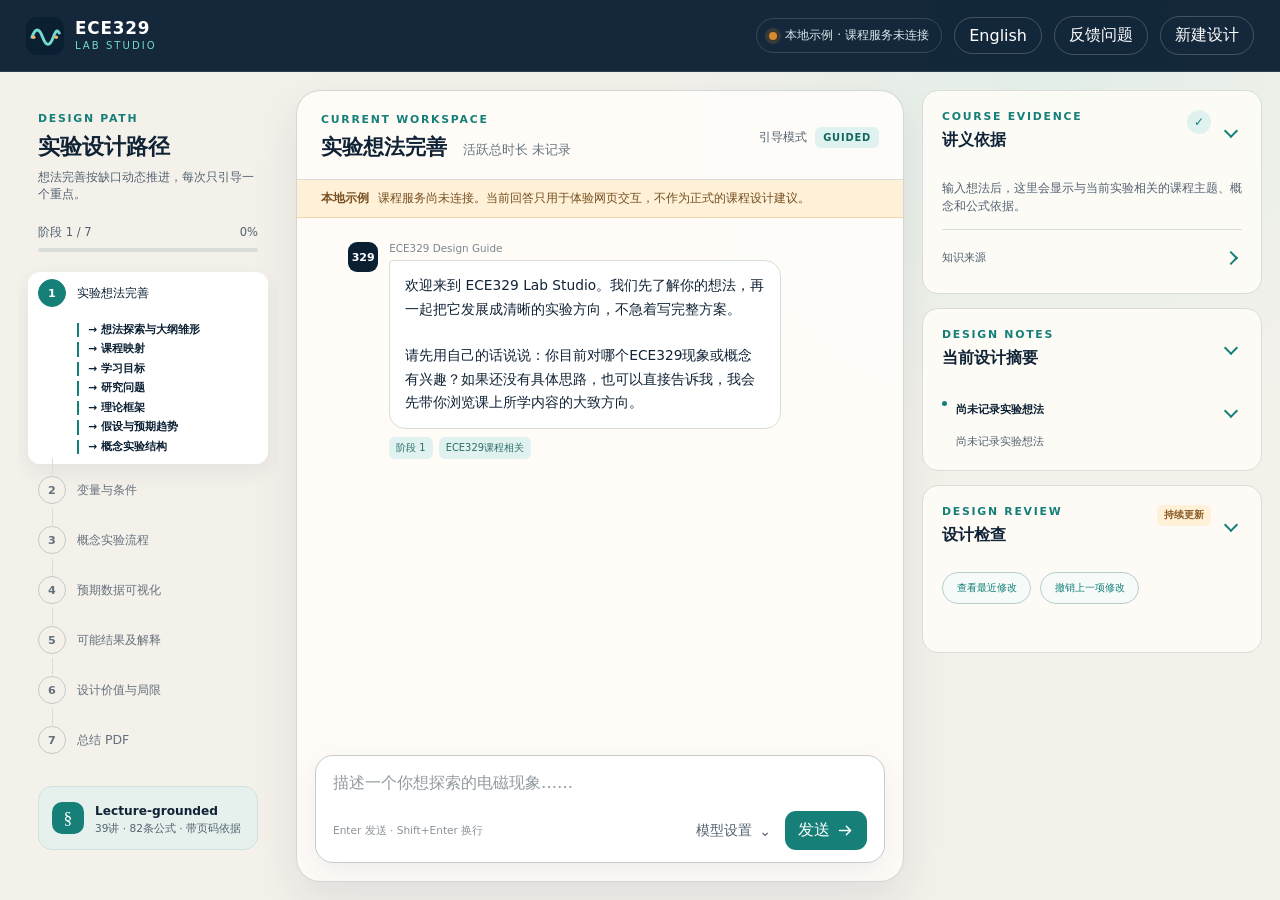
==== commit 07a3216b: "Fix feedback diagnostics and retry reliability in both modes" ====
--- a/docs/index.html
+++ b/docs/index.html
@@ -11,7 +11,7 @@
     <link rel="icon" href="assets/icon.svg" type="image/svg+xml">
     <link rel="manifest" href="site.webmanifest">
     <link rel="stylesheet" href="assets/styles.css?v=20260920-pdf-languages">
-    <link rel="stylesheet" href="assets/feedback.css?v=20260920-final-review">
+    <link rel="stylesheet" href="assets/feedback.css?v=20260921-diagnostics">
   </head>
   <body>
     <a class="skip-link" href="#chatInput">跳到消息输入框</a>
@@ -303,8 +303,9 @@
     <script src="assets/app.js?v=20260920-review-fixes"></script>
     <script src="assets/model-strategy.js?v=20260912-effort-budget"></script>
     <script src="assets/model-popover.js?v=20260912-effort-budget"></script>
-    <script src="assets/feedback-client.js?v=20260920-final-review"></script>
+    <script src="assets/feedback-diagnostics.js?v=20260921-diagnostics-review"></script>
+  <script src="assets/feedback-client.js?v=20260920-final-review"></script>
     <script src="assets/feedback-images.js?v=20260920-final-review"></script>
-    <script src="assets/feedback-ui.js?v=20260920-review-fixes"></script>
+    <script src="assets/feedback-ui.js?v=20260921-diagnostics"></script>
   </body>
 </html>
--- a/docs/assets/feedback.css
+++ b/docs/assets/feedback.css
@@ -36,3 +36,34 @@
 #feedbackImages[hidden] { display:none; }
 #feedbackImages { display:grid; gap:10px; }
 #feedbackImagePreviews figure,.feedback-image-gallery figure { margin:12px 0; }
+
+.review-evidence { min-width:0; margin:16px 0; }
+.review-evidence > details { border:1px solid #cbdcde; border-radius:12px; margin:12px 0; }
+.review-evidence > details > summary { display:flex; align-items:center; justify-content:space-between; gap:12px; padding:14px; cursor:pointer; font-weight:600; list-style:none; }
+.review-evidence > details > summary::-webkit-details-marker { display:none; }
+.evidence-toggle { padding:6px 12px; flex-shrink:0; font-size:0.85rem; }
+.evidence-body { padding:0 16px 16px; min-width:0; }
+.evidence-section { margin:18px 0; border-top:1px solid #dce5e8; padding-top:14px; }
+.evidence-section h4 { margin:0 0 12px; font-size:1rem; }
+.evidence-field h5 { margin:10px 0 4px; color:#496575; font-size:.85rem; }
+.evidence-field p,.evidence-bubble p { margin:4px 0; white-space:pre-wrap; }
+.evidence-field dl { margin:4px 0; }
+.evidence-field dt { font-size:.85rem; color:#496575; }
+.evidence-field dd { margin:0 0 8px 12px; }
+.evidence-turn { padding:12px; margin:14px 0; border:1px solid #dce5e8; border-radius:10px; }
+.evidence-turn-reported { border:2px solid #12817e; background:#f2faf8; }
+.evidence-turn > h5 { margin:0 0 12px; font-size:.85rem; }
+.evidence-bubble { padding:12px; margin:8px 0; border-radius:12px; border:1px solid #dce5e8; max-width:94%; }
+.evidence-user { margin-left:auto; background:#e0f2ef; }
+.evidence-agent { background:white; }
+.review-evidence pre { font-size:.8rem; max-width:100%; }
+.review-evidence .evidence-body .evidence-fold { margin:12px 0; border-top:1px solid #dce5e8; }
+.review-evidence .evidence-body .evidence-fold > summary { display:flex; align-items:center; justify-content:space-between; gap:12px; padding:10px 0; cursor:pointer; list-style:none; }
+.review-evidence .evidence-fold > summary::-webkit-details-marker { display:none; }
+.evidence-state-changes { padding-left:20px; line-height:1.7; }
+.evidence-difference { overflow-wrap:anywhere; border-bottom:1px solid #dce5e8; padding:8px 0; }
+.evidence-difference > h5 { margin:6px 0; }
+.feedback-attempt { border-top:1px solid #dce5e8; padding:10px 0; overflow-wrap:anywhere; }
+.feedback-attempt > details > summary { display:flex; justify-content:space-between; align-items:center; gap:12px; cursor:pointer; }
+.feedback-attempt pre { white-space:pre-wrap; max-height:300px; overflow:auto; }
+@media(max-width:640px) { .evidence-body {padding:0 10px 10px;} .evidence-bubble {max-width:100%;} .evidence-turn {padding:8px;} .review-evidence > details > summary {padding:10px;} }
